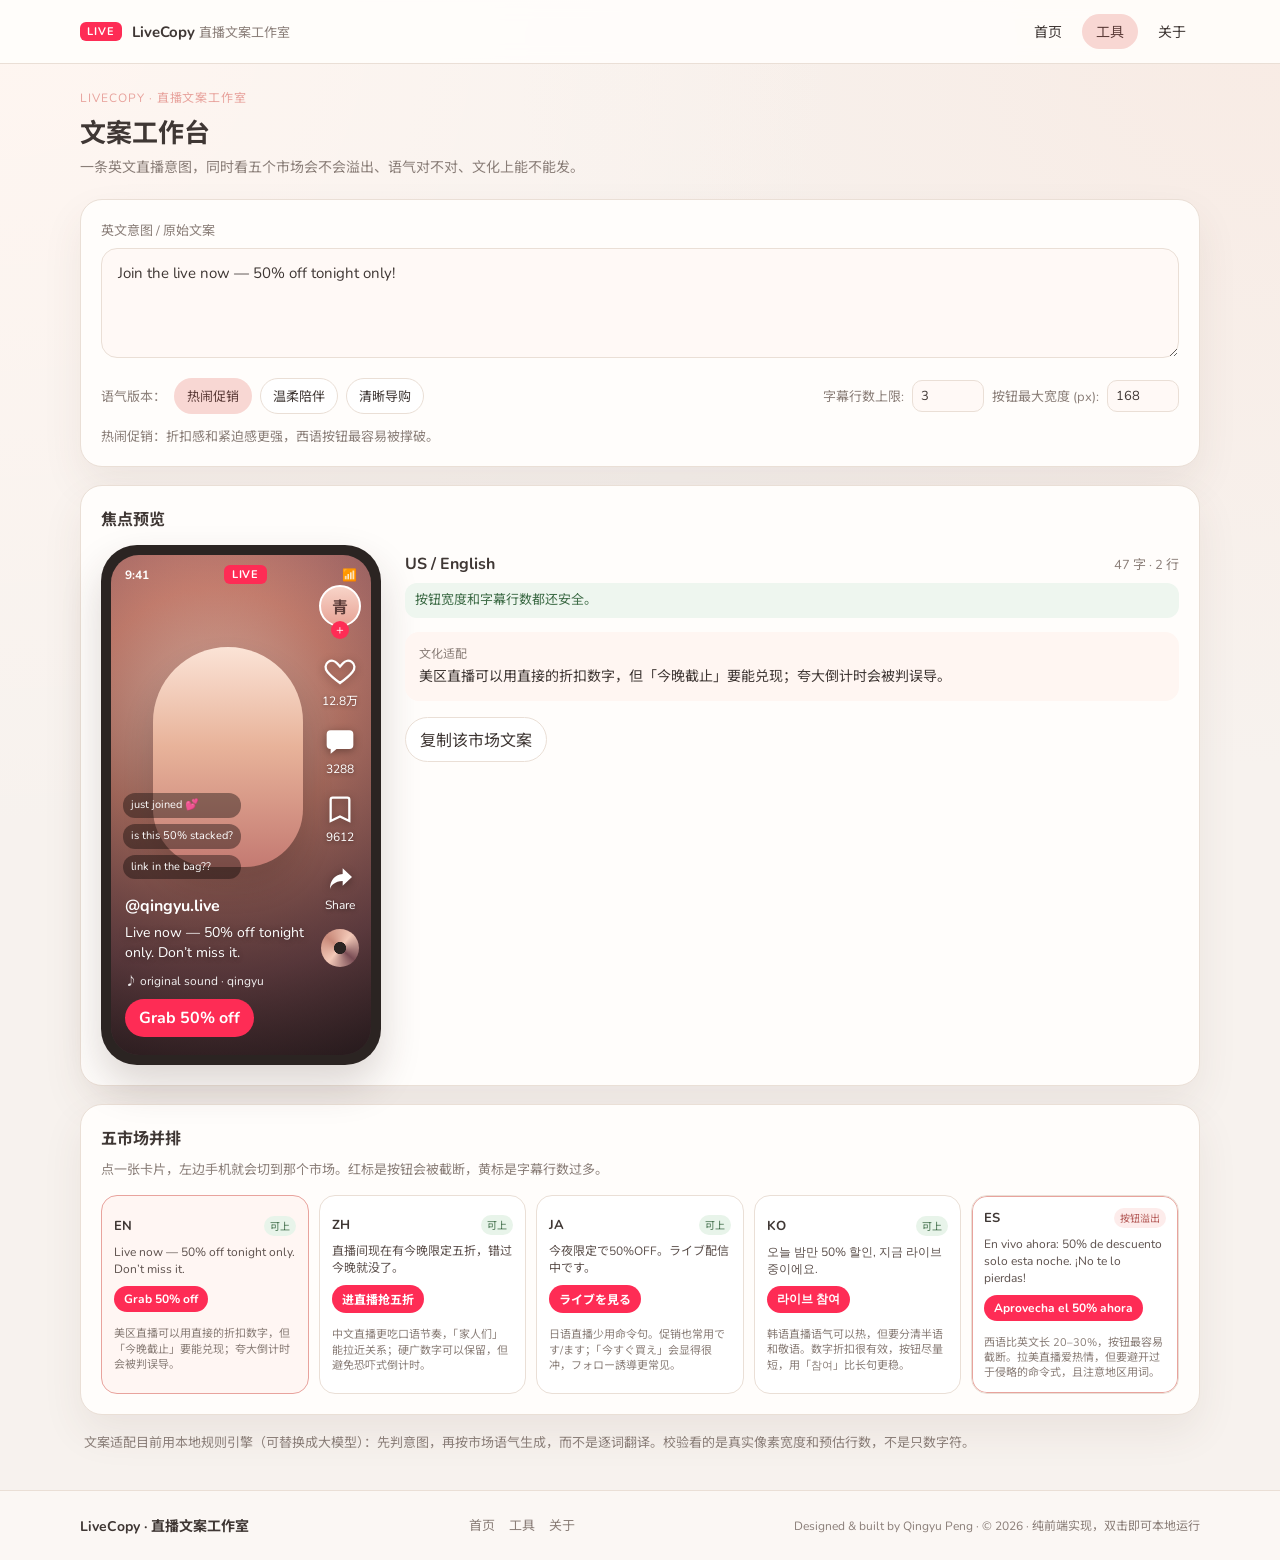
==== tool.html @ 01140894 "Add files via upload" ====
<!doctype html>
<html lang="zh-CN">
<head>
  <meta charset="utf-8" />
  <meta name="viewport" content="width=device-width,initial-scale=1" />
  <title>工具 · LiveCopy 直播文案工作室</title>
  <meta name="description" content="输入一句英文直播意图，同时生成英、中、日、韩、西五个市场的直播字幕与按钮文案，并用真实像素校验按钮溢出与字幕行数。" />
  <meta property="og:title" content="工具 · LiveCopy 直播文案工作室" />
  <meta property="og:description" content="一句英文意图，五个市场的直播文案同时就绪，附像素级 QA 校验与文化适配提示。" />
  <meta property="og:type" content="website" />
  <link rel="icon" href="data:image/svg+xml,%3Csvg xmlns='http://www.w3.org/2000/svg' viewBox='0 0 32 32'%3E%3Crect width='32' height='32' rx='8' fill='%23fe2c55'/%3E%3Ctext x='16' y='22' font-size='16' text-anchor='middle' fill='white'%3E直%3C/text%3E%3C/svg%3E" />
  <link rel="preconnect" href="https://fonts.googleapis.com" />
  <link rel="preconnect" href="https://fonts.gstatic.com" crossorigin />
  <link href="https://fonts.googleapis.com/css2?family=Noto+Sans+JP:wght@400;700&family=Noto+Sans+KR:wght@400;700&family=Noto+Sans+SC:wght@400;700&family=Nunito:wght@400;500;600;700&display=swap" rel="stylesheet" />
  <link rel="stylesheet" href="styles.css" />
</head>
<body data-page="tool">
  <header class="site-nav">
    <div class="nav-inner">
      <a class="brand" href="index.html">
        <span class="brand-pill">LIVE</span>
        <span class="brand-name">LiveCopy <em>直播文案工作室</em></span>
      </a>
      <button class="nav-toggle" type="button" aria-expanded="false" aria-controls="navMenu" aria-label="打开菜单">
        <span></span><span></span><span></span>
      </button>
      <nav class="nav-menu" id="navMenu">
        <a href="index.html" data-nav="home">首页</a>
        <a href="tool.html" data-nav="tool">工具</a>
        <a href="about.html" data-nav="about">关于</a>
      </nav>
    </div>
  </header>

  <main class="container">
    <header class="page-header">
      <p class="eyebrow">LiveCopy · 直播文案工作室</p>
      <h1>文案工作台</h1>
      <p class="subtitle">一条英文直播意图，同时看五个市场会不会溢出、语气对不对、文化上能不能发。</p>
    </header>

    <section class="editor">
      <label for="sourceText">英文意图 / 原始文案</label>
      <textarea id="sourceText" rows="4">Join the live now — 50% off tonight only!</textarea>

      <div class="controls">
        <div class="tones">
          <span>语气版本：</span>
          <button class="tone-btn active" data-tone="promo" type="button">热闹促销</button>
          <button class="tone-btn" data-tone="gentle" type="button">温柔陪伴</button>
          <button class="tone-btn" data-tone="shop" type="button">清晰导购</button>
        </div>

        <div class="limits">
          <label>
            字幕行数上限:
            <input id="captionLimit" type="number" value="3" min="1" />
          </label>
          <label>
            按钮最大宽度 (px):
            <input id="buttonLimit" type="number" value="168" min="80" />
          </label>
        </div>
      </div>
      <p class="tone-hint" id="toneHint">热闹促销：折扣感和紧迫感更强，西语按钮最容易被撑破。</p>
    </section>

    <section class="preview">
      <h2>焦点预览</h2>
      <div class="tiktok-card">
        <div class="phone">
          <div class="phone-screen" id="phoneScreen">
            <div class="video-scene" aria-hidden="true"></div>

            <div class="status-bar">
              <span>9:41</span>
              <span class="live-pill" id="livePill">LIVE</span>
              <span>📶</span>
            </div>

            <div class="comment-stream" id="commentStream"></div>

            <div class="side-actions">
              <button class="avatar-btn" type="button" aria-label="主播头像">
                <span class="avatar">青</span>
                <span class="follow">+</span>
              </button>

              <button class="icon-btn" id="likeBtn" type="button" aria-label="爱心">
                <svg viewBox="0 0 24 24" class="icon heart">
                  <path d="M12 21s-6.2-4.35-9.33-8.22C.5 10.2.7 6.9 3.2 5.15 5.3 3.7 8 4.1 9.6 6.05L12 8.7l2.4-2.65C16 4.1 18.7 3.7 20.8 5.15c2.5 1.75 2.7 5.05.53 7.63C18.2 16.65 12 21 12 21z"/>
                </svg>
                <span class="count" id="likeCount">12.8万</span>
              </button>

              <button class="icon-btn" id="commentBtn" type="button" aria-label="评论">
                <svg viewBox="0 0 24 24" class="icon">
                  <path d="M5 4h14a3 3 0 0 1 3 3v8a3 3 0 0 1-3 3H9.4L5 21.5V18H5a3 3 0 0 1-3-3V7a3 3 0 0 1 3-3z"/>
                </svg>
                <span class="count">3288</span>
              </button>

              <button class="icon-btn" id="saveBtn" type="button" aria-label="收藏">
                <svg viewBox="0 0 24 24" class="icon bookmark">
                  <path d="M6.5 3.5h11A1.5 1.5 0 0 1 19 5v16l-7-3.4L5 21V5A1.5 1.5 0 0 1 6.5 3.5z"/>
                </svg>
                <span class="count" id="saveCount">9612</span>
              </button>

              <button class="icon-btn" type="button" aria-label="分享">
                <svg viewBox="0 0 24 24" class="icon">
                  <path d="M14 5.5 21 12l-7 6.5V15c-6 .3-8.5 3-9.5 6 0-6 3.2-10.5 9.5-11.2V5.5z"/>
                </svg>
                <span class="count" id="shareLabel">Share</span>
              </button>

              <div class="disc" aria-hidden="true"></div>
            </div>

            <div class="video-caption">
              <div class="username" id="username">@qingyu.live</div>
              <p id="translatedText" class="caption-text"></p>
              <div class="music-row" id="musicRow">♪ original sound · qingyu</div>
              <div class="action-row">
                <button id="ctaButton" class="cta" type="button">Join live</button>
              </div>
            </div>
          </div>
        </div>

        <div class="caption-area">
          <div class="caption-top">
            <div class="meta-title" id="focusMarket">US / English</div>
            <div class="char-count" id="charCount">0 字</div>
          </div>
          <ul class="issue-list" id="issueList"></ul>
          <div class="culture-card">
            <div class="culture-label">文化适配</div>
            <p id="cultureNote"></p>
          </div>
          <div class="copy-row">
            <button id="copyBtn" type="button">复制该市场文案</button>
            <div id="status" class="status"></div>
          </div>
        </div>
      </div>
    </section>

    <section class="compare">
      <h2>五市场并排</h2>
      <p class="helper">点一张卡片，左边手机就会切到那个市场。红标是按钮会被截断，黄标是字幕行数过多。</p>
      <div class="market-grid" id="marketGrid"></div>
    </section>

    <footer class="note">
      文案适配目前用本地规则引擎（可替换成大模型）：先判意图，再按市场语气生成，而不是逐词翻译。校验看的是真实像素宽度和预估行数，不是只数字符。
    </footer>
  </main>

  <footer class="site-footer">
    <div class="footer-inner">
      <p class="footer-brand">LiveCopy · 直播文案工作室</p>
      <nav class="footer-nav">
        <a href="index.html">首页</a>
        <a href="tool.html">工具</a>
        <a href="about.html">关于</a>
      </nav>
      <p class="footer-meta">Designed &amp; built by Qingyu Peng · © 2026 · 纯前端实现，双击即可本地运行</p>
    </div>
  </footer>

  <div class="measure-wrap" aria-hidden="true">
    <span id="measureCta" class="cta"></span>
    <p id="measureCaption" class="caption-text measure-caption"></p>
  </div>

  <script src="site.js"></script>
  <script src="app.js"></script>
</body>
</html>
---- styles.css ----
:root {
  --bg: #f7f2ee;
  --paper: #fffdfb;
  --ink: #3f3734;
  --muted: #8a7e78;
  --line: #eadfd6;
  --rose: #e8a39d;
  --tiktok-red: #fe2c55;
  --shadow: 0 18px 40px rgba(90, 60, 50, 0.08);
}

* { box-sizing: border-box; }

body {
  margin: 0;
  font-family: Nunito, "Noto Sans SC", "PingFang SC", sans-serif;
  background:
    radial-gradient(circle at top left, #fff6f1 0%, transparent 42%),
    radial-gradient(circle at top right, #f8ebe4 0%, transparent 38%),
    var(--bg);
  color: var(--ink);
  -webkit-font-smoothing: antialiased;
  padding: 0 20px 48px;
}

.container {
  max-width: 1120px;
  margin: 0 auto;
}

.page-header { margin-bottom: 20px; }

.eyebrow {
  margin: 0 0 6px;
  color: var(--rose);
  font-size: 12px;
  letter-spacing: 0.08em;
  text-transform: uppercase;
}

h1 {
  margin: 0;
  font-size: 26px;
  font-weight: 700;
}

.subtitle {
  margin: 6px 0 0;
  color: var(--muted);
  font-size: 14px;
  line-height: 1.6;
  max-width: 42em;
}

.editor,
.preview,
.compare,
.feature-card {
  background: var(--paper);
  border: 1px solid var(--line);
  border-radius: 22px;
  padding: 20px;
  margin-bottom: 18px;
  box-shadow: var(--shadow);
}

h2 {
  margin: 0 0 14px;
  font-size: 16px;
  font-weight: 700;
}

label {
  display: block;
  margin-bottom: 8px;
  color: var(--muted);
  font-size: 13px;
}

textarea {
  width: 100%;
  font: inherit;
  font-size: 15px;
  padding: 14px 16px;
  border-radius: 16px;
  border: 1px solid var(--line);
  background: #fff9f6;
  color: var(--ink);
  resize: vertical;
  outline: none;
}

textarea:focus,
.limits input:focus {
  border-color: var(--rose);
  box-shadow: 0 0 0 4px rgba(232, 163, 157, 0.18);
}

.controls {
  display: flex;
  justify-content: space-between;
  gap: 12px;
  align-items: center;
  margin-top: 14px;
  flex-wrap: wrap;
}

.tones,
.limits {
  display: flex;
  align-items: center;
  gap: 8px;
  flex-wrap: wrap;
  color: var(--muted);
  font-size: 13px;
}

.tone-btn {
  background: #fff;
  border: 1px solid var(--line);
  color: var(--ink);
  padding: 7px 12px;
  border-radius: 999px;
  cursor: pointer;
  font: inherit;
  font-size: 13px;
}

.tone-btn.active {
  background: #f8d7d3;
  border-color: transparent;
  color: #5c3c39;
}

.limits label {
  display: inline-flex;
  gap: 8px;
  align-items: center;
  margin: 0;
}

.limits input {
  width: 72px;
  padding: 6px 8px;
  border-radius: 10px;
  background: #fff9f6;
  border: 1px solid var(--line);
  color: var(--ink);
  font: inherit;
}

.tone-hint {
  margin: 12px 0 0;
  color: var(--muted);
  font-size: 13px;
}

.tiktok-card {
  display: flex;
  gap: 24px;
  align-items: flex-start;
  flex-wrap: wrap;
}

.phone {
  width: 280px;
  flex: 0 0 280px;
  padding: 10px;
  border-radius: 36px;
  background: #2b2422;
  box-shadow: 0 20px 40px rgba(60, 40, 35, 0.18);
}

.phone-screen {
  position: relative;
  height: 500px;
  border-radius: 28px;
  overflow: hidden;
  color: #fff;
}

.phone-screen[dir="rtl"] .video-caption {
  left: 64px;
  right: 14px;
  text-align: right;
}

.phone-screen[dir="rtl"] .comment-stream {
  left: auto;
  right: 12px;
}

.phone-screen.lang-ja { font-family: "Noto Sans JP", Nunito, sans-serif; }
.phone-screen.lang-ko { font-family: "Noto Sans KR", Nunito, sans-serif; }
.phone-screen.lang-zh { font-family: "Noto Sans SC", Nunito, sans-serif; }

.video-scene {
  position: absolute;
  inset: 0;
  background:
    linear-gradient(180deg, rgba(20, 12, 10, 0.08) 0%, rgba(20, 12, 10, 0.55) 100%),
    radial-gradient(circle at 40% 32%, #f3c7b8 0%, #d98b7a 34%, #8f5b63 70%, #3b2a32 100%);
}

.video-scene::after {
  content: "";
  position: absolute;
  width: 150px;
  height: 220px;
  left: 42px;
  top: 92px;
  border-radius: 90px 90px 70px 70px;
  background: linear-gradient(180deg, #fbe3d6, #e8b39a 45%, #c47a72);
  box-shadow: 0 18px 30px rgba(40, 20, 20, 0.18);
}

.status-bar {
  position: relative;
  z-index: 2;
  display: flex;
  justify-content: space-between;
  align-items: center;
  padding: 10px 14px 0;
  font-size: 12px;
  font-weight: 700;
}

.live-pill {
  background: var(--tiktok-red);
  border-radius: 6px;
  padding: 2px 8px;
  letter-spacing: 0.08em;
  font-size: 11px;
}

.comment-stream {
  position: absolute;
  left: 12px;
  bottom: 176px;
  z-index: 2;
  display: flex;
  flex-direction: column;
  gap: 6px;
  max-width: 58%;
}

.live-comment {
  background: rgba(0, 0, 0, 0.38);
  border-radius: 12px;
  padding: 5px 8px;
  font-size: 11px;
  line-height: 1.35;
}

.side-actions {
  position: absolute;
  right: 10px;
  bottom: 88px;
  z-index: 2;
  display: flex;
  flex-direction: column;
  align-items: center;
  gap: 16px;
}

.avatar-btn,
.icon-btn {
  background: none;
  border: 0;
  color: #fff;
  padding: 0;
  cursor: pointer;
  display: flex;
  flex-direction: column;
  align-items: center;
  gap: 4px;
  font: inherit;
}

.avatar {
  width: 42px;
  height: 42px;
  border-radius: 50%;
  border: 2px solid #fff;
  display: grid;
  place-items: center;
  background: linear-gradient(180deg, #f8d4c8, #e7a396);
  color: #5c3c39;
  font-weight: 700;
}

.follow {
  width: 18px;
  height: 18px;
  margin-top: -10px;
  border-radius: 50%;
  background: var(--tiktok-red);
  font-size: 13px;
  line-height: 18px;
}

.icon {
  width: 32px;
  height: 32px;
  fill: #fff;
  filter: drop-shadow(0 2px 4px rgba(0, 0, 0, 0.35));
}

.icon.heart,
.icon.bookmark {
  fill: none;
  stroke: #fff;
  stroke-width: 1.7;
}

.icon-btn.active .heart {
  fill: var(--tiktok-red);
  stroke: var(--tiktok-red);
}

.icon-btn.active .bookmark {
  fill: #f5d67b;
  stroke: #f5d67b;
}

.count {
  font-size: 12px;
  text-shadow: 0 1px 4px rgba(0, 0, 0, 0.45);
}

.disc {
  width: 38px;
  height: 38px;
  border-radius: 50%;
  background:
    radial-gradient(circle at center, #2b2422 22%, transparent 23%),
    conic-gradient(from 40deg, #f3c9b8, #7a4d55, #f3c9b8, #c98a7a, #f3c9b8);
  animation: spin 6s linear infinite;
}

@keyframes spin {
  to { transform: rotate(360deg); }
}

.video-caption {
  position: absolute;
  left: 14px;
  right: 64px;
  bottom: 18px;
  z-index: 2;
}

.username {
  font-weight: 700;
  margin-bottom: 6px;
}

.caption-text {
  margin: 0 0 8px;
  font-size: 14px;
  line-height: 1.45;
  min-height: 40px;
  white-space: pre-wrap;
  text-shadow: 0 1px 6px rgba(0, 0, 0, 0.4);
}

.music-row {
  font-size: 12px;
  opacity: 0.92;
  margin-bottom: 10px;
}

.cta {
  padding: 8px 14px;
  border-radius: 999px;
  background: var(--tiktok-red);
  border: none;
  color: #fff;
  font: inherit;
  font-weight: 700;
  cursor: pointer;
  max-width: 100%;
  overflow: hidden;
  text-overflow: ellipsis;
  white-space: nowrap;
}

.cta.is-overflow {
  box-shadow: 0 0 0 2px #ffd18a;
}

.caption-area {
  flex: 1;
  min-width: 260px;
  padding-top: 8px;
}

.caption-top {
  display: flex;
  justify-content: space-between;
  align-items: center;
  margin-bottom: 8px;
}

.meta-title { font-weight: 700; }
.char-count { color: var(--muted); font-size: 13px; }

.issue-list {
  list-style: none;
  margin: 0 0 14px;
  padding: 0;
  display: flex;
  flex-direction: column;
  gap: 8px;
}

.issue-list li {
  padding: 8px 10px;
  border-radius: 12px;
  font-size: 13px;
  line-height: 1.45;
}

.issue-list .ok { background: #eef6ef; color: #3d6b46; }
.issue-list .warn { background: #fdf0d8; color: #8a5a18; }
.issue-list .bad { background: #fdeceb; color: #b45a57; }

.culture-card {
  background: #fff6f2;
  border-radius: 14px;
  padding: 12px 14px;
  margin-bottom: 16px;
}

.culture-label {
  font-size: 12px;
  color: var(--muted);
  margin-bottom: 4px;
}

.culture-card p {
  margin: 0;
  font-size: 14px;
  line-height: 1.6;
}

.helper {
  margin: -4px 0 14px;
  color: var(--muted);
  font-size: 13px;
  line-height: 1.6;
}

.copy-row {
  display: flex;
  gap: 12px;
  align-items: center;
}

#copyBtn {
  padding: 9px 14px;
  border-radius: 999px;
  background: #fff;
  color: var(--ink);
  border: 1px solid var(--line);
  cursor: pointer;
  font: inherit;
}

#copyBtn:hover { background: #fff6f2; }
.status { color: var(--muted); font-size: 13px; }

.market-grid {
  display: grid;
  grid-template-columns: repeat(5, minmax(0, 1fr));
  gap: 10px;
}

.market-card {
  border: 1px solid var(--line);
  border-radius: 16px;
  padding: 12px;
  cursor: pointer;
  background: #fff;
  text-align: start;
  font: inherit;
  color: inherit;
  min-height: 168px;
}

.market-card.active {
  border-color: #e8a39d;
  background: #fff6f3;
}

.market-card.risk {
  box-shadow: inset 0 0 0 1px #e8a39d;
}

.market-top {
  display: flex;
  justify-content: space-between;
  gap: 6px;
  align-items: center;
  margin-bottom: 8px;
}

.market-name {
  font-weight: 700;
  font-size: 13px;
}

.badges {
  display: flex;
  gap: 4px;
  flex-wrap: wrap;
}

.badge {
  font-size: 10px;
  border-radius: 999px;
  padding: 2px 6px;
  white-space: nowrap;
}

.badge.ok { background: #e8f4ea; color: #3d6b46; }
.badge.warn { background: #fdf0d8; color: #8a5a18; }
.badge.bad { background: #fdeceb; color: #b45a57; }

.mini-caption {
  font-size: 12px;
  line-height: 1.4;
  min-height: 34px;
  margin: 0 0 8px;
  color: #5c504c;
}

.mini-cta {
  display: inline-block;
  max-width: 100%;
  padding: 5px 10px;
  border-radius: 999px;
  background: var(--tiktok-red);
  color: #fff;
  font-size: 12px;
  font-weight: 700;
  overflow: hidden;
  text-overflow: ellipsis;
  white-space: nowrap;
}

.mini-note {
  margin: 8px 0 0;
  font-size: 11px;
  color: var(--muted);
  line-height: 1.4;
}

.note {
  color: var(--muted);
  margin: 8px 4px 0;
  font-size: 13px;
  line-height: 1.6;
}

.measure-wrap {
  position: absolute;
  left: -9999px;
  top: 0;
  width: 202px;
}

.measure-caption {
  color: #000;
  text-shadow: none;
}

@media (max-width: 980px) {
  .market-grid {
    grid-template-columns: repeat(2, minmax(0, 1fr));
  }
}

@media (max-width: 720px) {
  .phone { margin: 0 auto; }
  .market-grid { grid-template-columns: 1fr; }
}

/* ============================================================
   全站：可访问性
   ============================================================ */

:focus-visible {
  outline: 2px solid var(--rose);
  outline-offset: 2px;
}

/* ============================================================
   全站：顶部导航
   ============================================================ */

.site-nav {
  position: sticky;
  top: 0;
  z-index: 50;
  margin: 0 -20px 24px;
  padding: 0 20px;
  background: rgba(255, 253, 251, 0.92);
  backdrop-filter: blur(8px);
  -webkit-backdrop-filter: blur(8px);
  border-bottom: 1px solid var(--line);
}

.nav-inner {
  position: relative;
  max-width: 1120px;
  margin: 0 auto;
  display: flex;
  align-items: center;
  justify-content: space-between;
  gap: 16px;
  padding: 14px 0;
}

.brand {
  display: inline-flex;
  align-items: center;
  gap: 10px;
  text-decoration: none;
  color: var(--ink);
  font-weight: 700;
  font-size: 15px;
}

.brand em {
  font-style: normal;
  font-weight: 400;
  color: var(--muted);
  font-size: 13px;
}

.brand-pill {
  background: var(--tiktok-red);
  color: #fff;
  border-radius: 6px;
  padding: 2px 7px;
  font-size: 11px;
  letter-spacing: 0.08em;
  font-weight: 700;
}

.nav-menu {
  display: flex;
  gap: 6px;
}

.nav-menu a {
  padding: 7px 14px;
  border-radius: 999px;
  text-decoration: none;
  color: var(--ink);
  font-size: 14px;
  transition: background 0.15s ease;
}

.nav-menu a:hover { background: #fff6f3; }

.nav-menu a.active {
  background: #f8d7d3;
  color: #5c3c39;
}

.nav-toggle {
  display: none;
  flex-direction: column;
  justify-content: center;
  gap: 5px;
  width: 40px;
  height: 40px;
  padding: 9px;
  background: none;
  border: 0;
  cursor: pointer;
}

.nav-toggle span {
  display: block;
  height: 2px;
  width: 100%;
  border-radius: 2px;
  background: var(--ink);
  transition: transform 0.2s ease, opacity 0.2s ease;
}

.nav-toggle.open span:nth-child(1) { transform: translateY(7px) rotate(45deg); }
.nav-toggle.open span:nth-child(2) { opacity: 0; }
.nav-toggle.open span:nth-child(3) { transform: translateY(-7px) rotate(-45deg); }

/* ============================================================
   全站：页脚
   ============================================================ */

.site-footer {
  margin: 36px -20px -48px;
  padding: 24px 20px;
  border-top: 1px solid var(--line);
  background: #fbf7f4;
}

.footer-inner {
  max-width: 1120px;
  margin: 0 auto;
  display: flex;
  align-items: center;
  justify-content: space-between;
  gap: 12px;
  flex-wrap: wrap;
}

.footer-brand {
  margin: 0;
  font-weight: 700;
  font-size: 14px;
}

.footer-nav {
  display: flex;
  gap: 14px;
}

.footer-nav a {
  color: var(--muted);
  text-decoration: none;
  font-size: 13px;
}

.footer-nav a:hover { color: var(--ink); }

.footer-meta {
  margin: 0;
  color: var(--muted);
  font-size: 12px;
}

@media (max-width: 720px) {
  .nav-toggle { display: flex; }

  .nav-menu {
    display: none;
    position: absolute;
    top: calc(100% + 10px);
    right: 0;
    flex-direction: column;
    gap: 4px;
    min-width: 168px;
    padding: 8px;
    background: var(--paper);
    border: 1px solid var(--line);
    border-radius: 16px;
    box-shadow: var(--shadow);
  }

  .nav-menu.open { display: flex; }

  .nav-menu a { display: block; }

  .footer-inner {
    flex-direction: column;
    text-align: center;
  }
}

/* ============================================================
   首页
   ============================================================ */

.hero {
  display: grid;
  grid-template-columns: minmax(0, 1fr) auto;
  gap: 48px;
  align-items: center;
  padding: 56px 0 64px;
}

.hero-title {
  margin: 0 0 16px;
  font-size: 42px;
  line-height: 1.22;
  font-weight: 700;
  letter-spacing: -0.01em;
}

.hero-sub {
  margin: 0 0 28px;
  color: var(--muted);
  font-size: 16px;
  line-height: 1.75;
  max-width: 34em;
}

.hero-actions {
  display: flex;
  gap: 12px;
  flex-wrap: wrap;
}

.btn-lg {
  display: inline-block;
  padding: 13px 24px;
  border-radius: 999px;
  background: var(--tiktok-red);
  color: #fff;
  font-weight: 700;
  font-size: 15px;
  text-decoration: none;
  transition: transform 0.15s ease, box-shadow 0.15s ease;
}

.btn-lg:hover {
  transform: translateY(-1px);
  box-shadow: 0 10px 24px rgba(254, 44, 85, 0.28);
}

.btn-ghost {
  display: inline-block;
  padding: 13px 24px;
  border-radius: 999px;
  background: #fff;
  color: var(--ink);
  border: 1px solid var(--line);
  font-weight: 600;
  font-size: 15px;
  text-decoration: none;
  transition: background 0.15s ease;
}

.btn-ghost:hover { background: #fff6f2; }

.hero-visual {
  position: relative;
}

.hero-visual .phone {
  transform: rotate(2deg);
  transition: transform 0.3s ease;
}

.hero-visual:hover .phone { transform: rotate(0deg); }

.hero-card {
  position: absolute;
  left: -26px;
  bottom: -24px;
  width: 216px;
  min-height: 0;
  display: block;
  padding: 12px;
  text-decoration: none;
  transform: rotate(-3deg);
  box-shadow: 0 18px 36px rgba(90, 60, 50, 0.18);
}

.home-section { margin-bottom: 44px; }

.section-head { margin-bottom: 18px; }

.section-title {
  margin: 0 0 6px;
  font-size: 24px;
  font-weight: 700;
}

.section-sub {
  margin: 0;
  color: var(--muted);
  font-size: 14px;
  line-height: 1.65;
}

.feature-grid {
  display: grid;
  grid-template-columns: repeat(2, minmax(0, 1fr));
  gap: 14px;
}

.feature-card h3 {
  margin: 0 0 6px;
  font-size: 15px;
}

.feature-card > p {
  margin: 0 0 14px;
  color: var(--muted);
  font-size: 13px;
  line-height: 1.65;
}

.feature-demo .culture-card { margin-bottom: 0; }

.badge-row {
  display: flex;
  gap: 6px;
  flex-wrap: wrap;
}

.tone-row {
  display: flex;
  gap: 8px;
  flex-wrap: wrap;
}

.feature-demo .tone-btn { pointer-events: none; }

.steps {
  display: grid;
  grid-template-columns: repeat(3, minmax(0, 1fr));
  gap: 14px;
}

.step {
  padding: 20px;
  border: 1px solid var(--line);
  border-radius: 18px;
  background: var(--paper);
}

.step-num {
  margin-bottom: 8px;
  font-size: 26px;
  font-weight: 700;
  color: var(--rose);
  letter-spacing: 0.04em;
}

.step h3 {
  margin: 0 0 6px;
  font-size: 15px;
}

.step p {
  margin: 0;
  color: var(--muted);
  font-size: 13px;
  line-height: 1.65;
}

.market-card.is-link {
  display: block;
  text-decoration: none;
}

.market-card.is-link:hover {
  border-color: #e8a39d;
  background: #fff6f3;
}

.cta-band {
  text-align: center;
  padding: 44px 24px;
  border-radius: 22px;
  background: linear-gradient(135deg, #fff1ec, #fde9e2);
  border: 1px solid #f6ddd4;
  margin-bottom: 8px;
}

.cta-band h2 {
  margin: 0 0 8px;
  font-size: 22px;
}

.cta-band p {
  margin: 0 0 20px;
  color: var(--muted);
  font-size: 14px;
}

/* 首页手机弹幕进场动效 */
@keyframes commentIn {
  from { opacity: 0; transform: translateY(6px); }
  to { opacity: 1; transform: translateY(0); }
}

.hero-visual .live-comment {
  opacity: 0;
  animation: commentIn 0.5s ease forwards;
}

.hero-visual .live-comment:nth-child(2) { animation-delay: 1.2s; }
.hero-visual .live-comment:nth-child(3) { animation-delay: 2.4s; }

@media (max-width: 980px) {
  .hero {
    grid-template-columns: 1fr;
    gap: 40px;
    padding: 40px 0 48px;
  }

  .hero-visual { justify-self: center; }
}

@media (max-width: 720px) {
  .hero-title { font-size: 32px; }

  .feature-grid { grid-template-columns: 1fr; }

  .steps { grid-template-columns: 1fr; }

  .hero-card { left: -10px; bottom: -18px; }
}

/* ============================================================
   关于页
   ============================================================ */

.case-header {
  padding: 40px 0 8px;
}

.case-header .subtitle {
  font-size: 15px;
}

.case-meta {
  display: grid;
  grid-template-columns: repeat(4, minmax(0, 1fr));
  gap: 12px;
  margin: 24px 0 44px;
}

.case-meta > div {
  background: var(--paper);
  border: 1px solid var(--line);
  border-radius: 16px;
  padding: 14px 16px;
}

.case-meta dt {
  font-size: 12px;
  color: var(--muted);
  margin-bottom: 4px;
}

.case-meta dd {
  margin: 0;
  font-size: 14px;
  font-weight: 600;
  line-height: 1.55;
}

.case-section { margin-bottom: 48px; }

.case-num {
  margin-bottom: 6px;
  color: var(--rose);
  font-size: 13px;
  font-weight: 700;
  letter-spacing: 0.1em;
}

.case-section h2 {
  margin: 0 0 12px;
  font-size: 22px;
}

.case-lead {
  margin: 0 0 18px;
  max-width: 46em;
  color: var(--muted);
  font-size: 15px;
  line-height: 1.8;
}

.case-list {
  list-style: none;
  margin: 0;
  padding: 0;
  display: grid;
  grid-template-columns: repeat(3, minmax(0, 1fr));
  gap: 12px;
}

.case-list li {
  display: flex;
  flex-direction: column;
  gap: 6px;
  padding: 16px 18px;
  background: var(--paper);
  border: 1px solid var(--line);
  border-radius: 18px;
}

.case-list strong {
  font-size: 14px;
}

.case-list span {
  color: var(--muted);
  font-size: 13px;
  line-height: 1.65;
}

.case-thoughts {
  display: grid;
  grid-template-columns: repeat(3, minmax(0, 1fr));
  gap: 12px;
}

.case-thought {
  padding: 20px;
  background: var(--paper);
  border: 1px solid var(--line);
  border-radius: 18px;
}

.thought-tag {
  display: inline-block;
  margin-bottom: 10px;
  padding: 3px 10px;
  border-radius: 999px;
  background: #f8d7d3;
  color: #5c3c39;
  font-size: 12px;
  font-weight: 600;
}

.case-thought h3 {
  margin: 0 0 8px;
  font-size: 15px;
}

.case-thought p {
  margin: 0;
  color: var(--muted);
  font-size: 13px;
  line-height: 1.7;
}

.case-figures {
  display: grid;
  gap: 14px;
  margin: 0;
}

.case-figure {
  margin: 0;
  padding: 20px;
  background: var(--paper);
  border: 1px solid var(--line);
  border-radius: 22px;
  box-shadow: var(--shadow);
}

.case-figure-phone {
  display: flex;
  justify-content: center;
  margin-bottom: 16px;
}

.case-figure-qa {
  max-width: 560px;
  margin: 0 auto 16px;
}

.case-figure-qa .issue-list { margin-bottom: 14px; }

.case-figure figcaption {
  color: var(--muted);
  font-size: 13px;
  line-height: 1.7;
  text-align: center;
}

.tech-list {
  list-style: none;
  margin: 0;
  padding: 0;
  display: grid;
  gap: 8px;
}

.tech-list li {
  padding: 12px 16px;
  background: var(--paper);
  border: 1px solid var(--line);
  border-radius: 14px;
  font-size: 13.5px;
  line-height: 1.7;
}

.tech-list code {
  padding: 1px 6px;
  border-radius: 6px;
  background: #f8efe9;
  font-size: 12.5px;
}

.author-card {
  display: flex;
  align-items: center;
  gap: 24px;
  padding: 32px;
  border-radius: 22px;
  background: linear-gradient(135deg, #fff1ec, #fde9e2);
  border: 1px solid #f6ddd4;
}

.author-avatar {
  flex: 0 0 auto;
  width: 64px;
  height: 64px;
  font-size: 26px;
}

.author-info h2 {
  margin: 0 0 6px;
  font-size: 20px;
}

.author-info > p {
  margin: 0 0 14px;
  color: var(--muted);
  font-size: 13.5px;
  line-height: 1.7;
}

.author-links {
  display: flex;
  gap: 10px;
  flex-wrap: wrap;
}

.author-link {
  display: inline-block;
  padding: 7px 16px;
  border-radius: 999px;
  background: #fff;
  border: 1px solid var(--line);
  color: var(--ink);
  font-size: 13px;
  font-weight: 600;
  text-decoration: none;
  transition: background 0.15s ease;
}

.author-link:hover { background: #fff6f2; }

@media (max-width: 980px) {
  .case-meta { grid-template-columns: repeat(2, minmax(0, 1fr)); }
  .case-list { grid-template-columns: 1fr; }
  .case-thoughts { grid-template-columns: 1fr; }
}

@media (max-width: 720px) {
  .case-meta { grid-template-columns: 1fr; }
  .case-section h2 { font-size: 19px; }
  .author-card {
    flex-direction: column;
    text-align: center;
  }
  .author-links { justify-content: center; }
}

/* ============================================================
   动效降级
   ============================================================ */

@media (prefers-reduced-motion: reduce) {
  .disc { animation: none; }

  .hero-visual .live-comment {
    animation: none;
    opacity: 1;
  }

  .hero-visual .phone,
  .btn-lg,
  .market-card.is-link,
  .nav-menu a,
  .author-link {
    transition: none;
  }
}
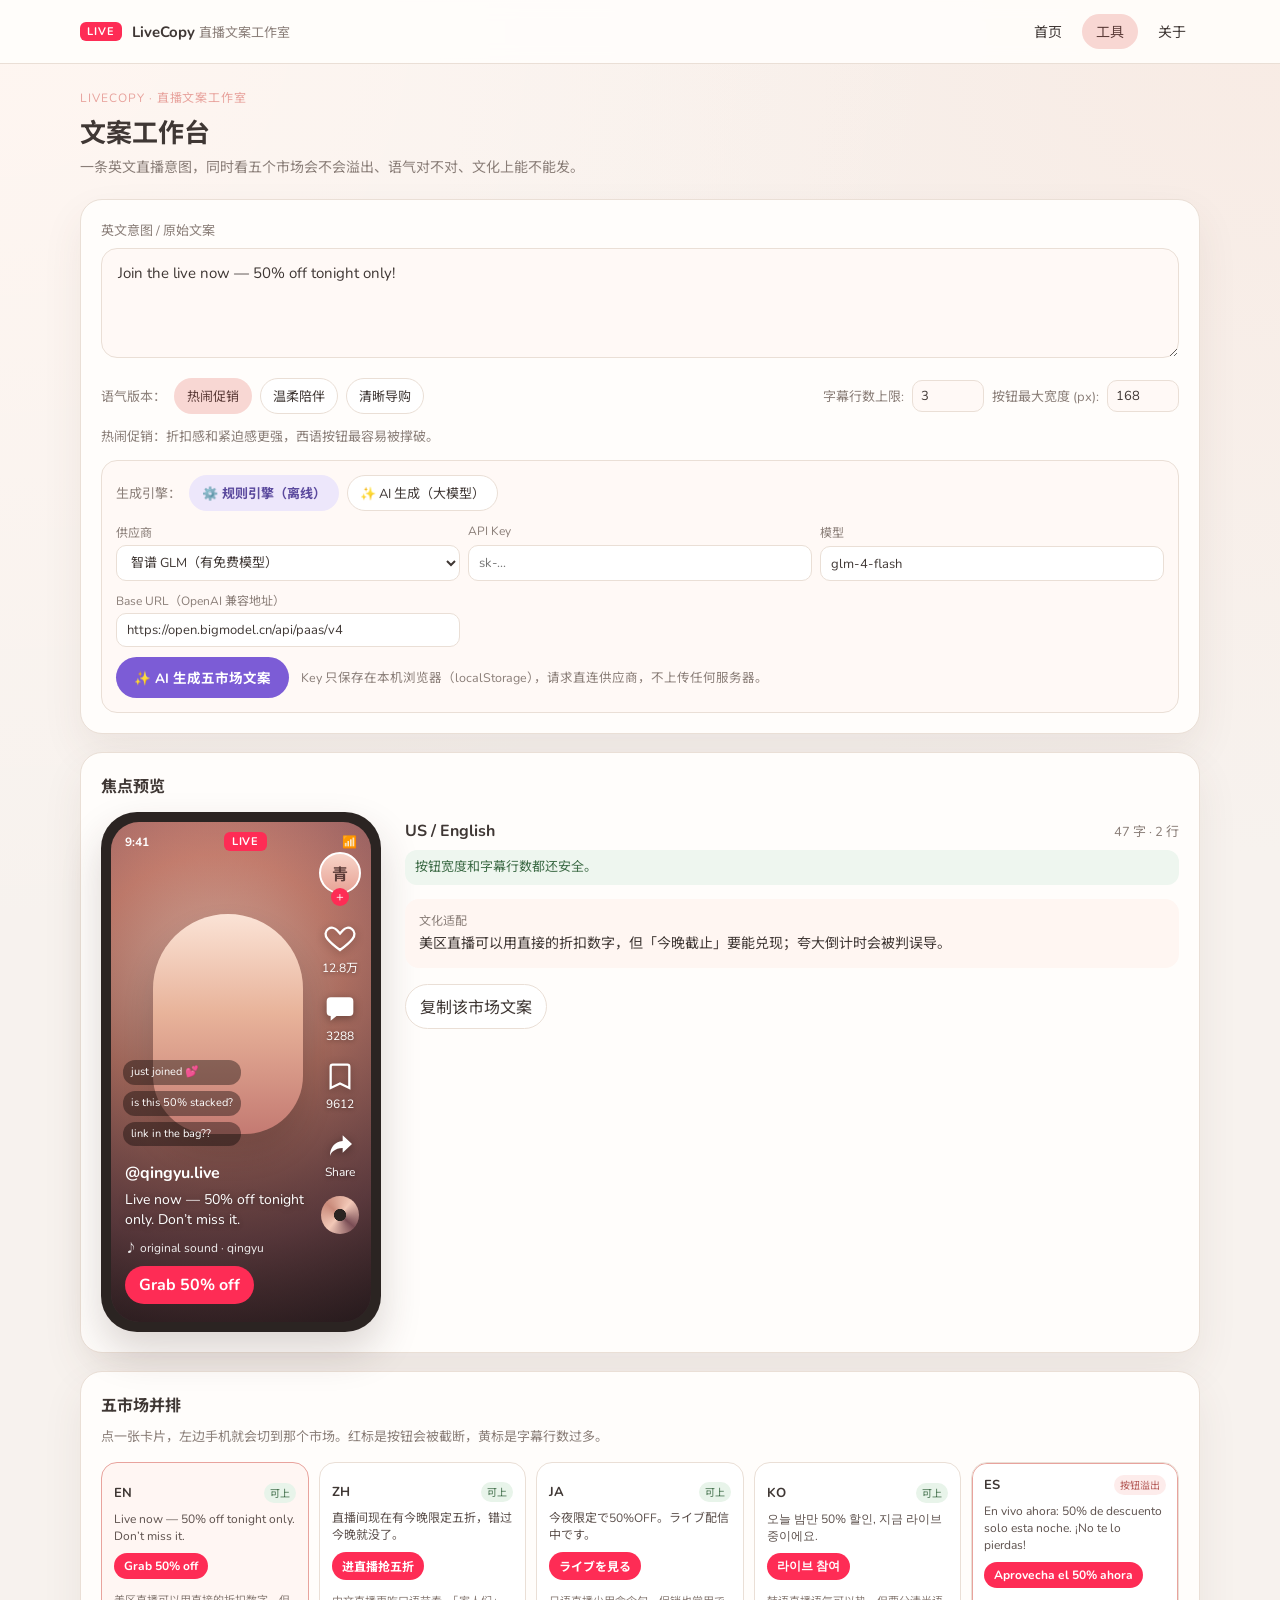
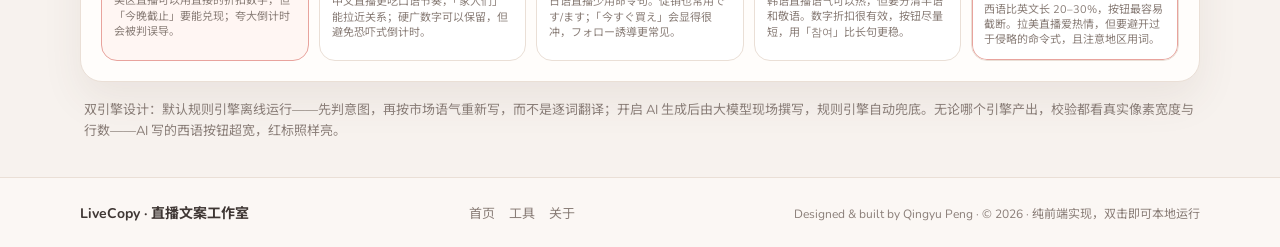
==== commit c9031a03: "Add files via upload" ====
--- a/tool.html
+++ b/tool.html
@@ -63,6 +63,44 @@
         </div>
       </div>
       <p class="tone-hint" id="toneHint">热闹促销：折扣感和紧迫感更强，西语按钮最容易被撑破。</p>
+
+      <div class="engine-panel">
+        <div class="engine-toggle" role="group" aria-label="生成引擎">
+          <span class="engine-label">生成引擎：</span>
+          <button class="engine-pill active" data-engine="rules" type="button">⚙️ 规则引擎（离线）</button>
+          <button class="engine-pill" data-engine="ai" type="button">✨ AI 生成（大模型）</button>
+        </div>
+
+        <div class="ai-settings" id="aiSettings" hidden>
+          <div class="ai-row">
+            <label>供应商
+              <select id="aiProvider">
+                <option value="glm">智谱 GLM（有免费模型）</option>
+                <option value="deepseek">DeepSeek</option>
+                <option value="kimi">月之暗面 Kimi</option>
+                <option value="qwen">通义千问</option>
+                <option value="openai">OpenAI</option>
+                <option value="custom">自定义（OpenAI 兼容）</option>
+              </select>
+            </label>
+            <label>API Key
+              <input id="aiKey" type="password" placeholder="sk-..." autocomplete="off" />
+            </label>
+            <label>模型
+              <input id="aiModel" type="text" autocomplete="off" />
+            </label>
+          </div>
+          <div class="ai-row" id="aiBaseRow" hidden>
+            <label>Base URL（OpenAI 兼容地址）
+              <input id="aiBase" type="text" placeholder="https://.../v1" autocomplete="off" />
+            </label>
+          </div>
+          <div class="ai-actions">
+            <button class="ai-generate-btn" id="aiGenerate" type="button">✨ AI 生成五市场文案</button>
+            <span class="ai-status" id="aiStatus">Key 只保存在本机浏览器（localStorage），请求直连供应商，不上传任何服务器。</span>
+          </div>
+        </div>
+      </div>
     </section>
 
     <section class="preview">
@@ -153,7 +191,7 @@
     </section>
 
     <footer class="note">
-      文案适配目前用本地规则引擎（可替换成大模型）：先判意图，再按市场语气生成，而不是逐词翻译。校验看的是真实像素宽度和预估行数，不是只数字符。
+      双引擎设计：默认规则引擎离线运行——先判意图，再按市场语气重新写，而不是逐词翻译；开启 AI 生成后由大模型现场撰写，规则引擎自动兜底。无论哪个引擎产出，校验都看真实像素宽度与行数——AI 写的西语按钮超宽，红标照样亮。
     </footer>
   </main>
 
--- a/styles.css
+++ b/styles.css
@@ -568,6 +568,124 @@
   left: -9999px;
   top: 0;
   width: 202px;
+}
+
+/* ============================================================
+   双引擎面板（规则 / AI）
+   ============================================================ */
+
+.engine-panel {
+  margin-top: 14px;
+  padding: 14px;
+  border: 1px solid var(--line);
+  border-radius: 16px;
+  background: #fff9f6;
+}
+
+.engine-toggle {
+  display: flex;
+  align-items: center;
+  gap: 8px;
+  flex-wrap: wrap;
+  color: var(--muted);
+  font-size: 13px;
+}
+
+.engine-pill {
+  background: #fff;
+  border: 1px solid var(--line);
+  color: var(--ink);
+  padding: 7px 12px;
+  border-radius: 999px;
+  cursor: pointer;
+  font: inherit;
+  font-size: 13px;
+}
+
+.engine-pill.active {
+  background: #ede7fb;
+  border-color: transparent;
+  color: #5b4a9e;
+  font-weight: 700;
+}
+
+.ai-settings {
+  margin-top: 12px;
+  display: grid;
+  gap: 10px;
+}
+
+.ai-row {
+  display: grid;
+  grid-template-columns: repeat(3, minmax(0, 1fr));
+  gap: 8px;
+}
+
+.ai-row label {
+  display: grid;
+  gap: 4px;
+  margin: 0;
+  color: var(--muted);
+  font-size: 12px;
+}
+
+.ai-row select,
+.ai-row input {
+  width: 100%;
+  padding: 7px 10px;
+  border-radius: 10px;
+  background: #fff;
+  border: 1px solid var(--line);
+  color: var(--ink);
+  font: inherit;
+  font-size: 13px;
+}
+
+.ai-actions {
+  display: flex;
+  gap: 12px;
+  align-items: center;
+  flex-wrap: wrap;
+}
+
+.ai-generate-btn {
+  padding: 10px 18px;
+  border-radius: 999px;
+  background: #7c5cd6;
+  border: none;
+  color: #fff;
+  font: inherit;
+  font-size: 13.5px;
+  font-weight: 700;
+  cursor: pointer;
+  transition: transform 0.15s ease, box-shadow 0.15s ease, opacity 0.15s ease;
+}
+
+.ai-generate-btn:hover:not(:disabled) {
+  transform: translateY(-1px);
+  box-shadow: 0 8px 20px rgba(124, 92, 214, 0.3);
+}
+
+.ai-generate-btn:disabled {
+  opacity: 0.55;
+  cursor: wait;
+}
+
+.ai-status {
+  color: var(--muted);
+  font-size: 12.5px;
+  line-height: 1.5;
+}
+
+.badge.ai {
+  background: #ede7fb;
+  color: #5b4a9e;
+}
+
+.meta-title .ai-mark { color: #7c5cd6; }
+
+@media (max-width: 720px) {
+  .ai-row { grid-template-columns: 1fr; }
 }
 
 .measure-caption {
